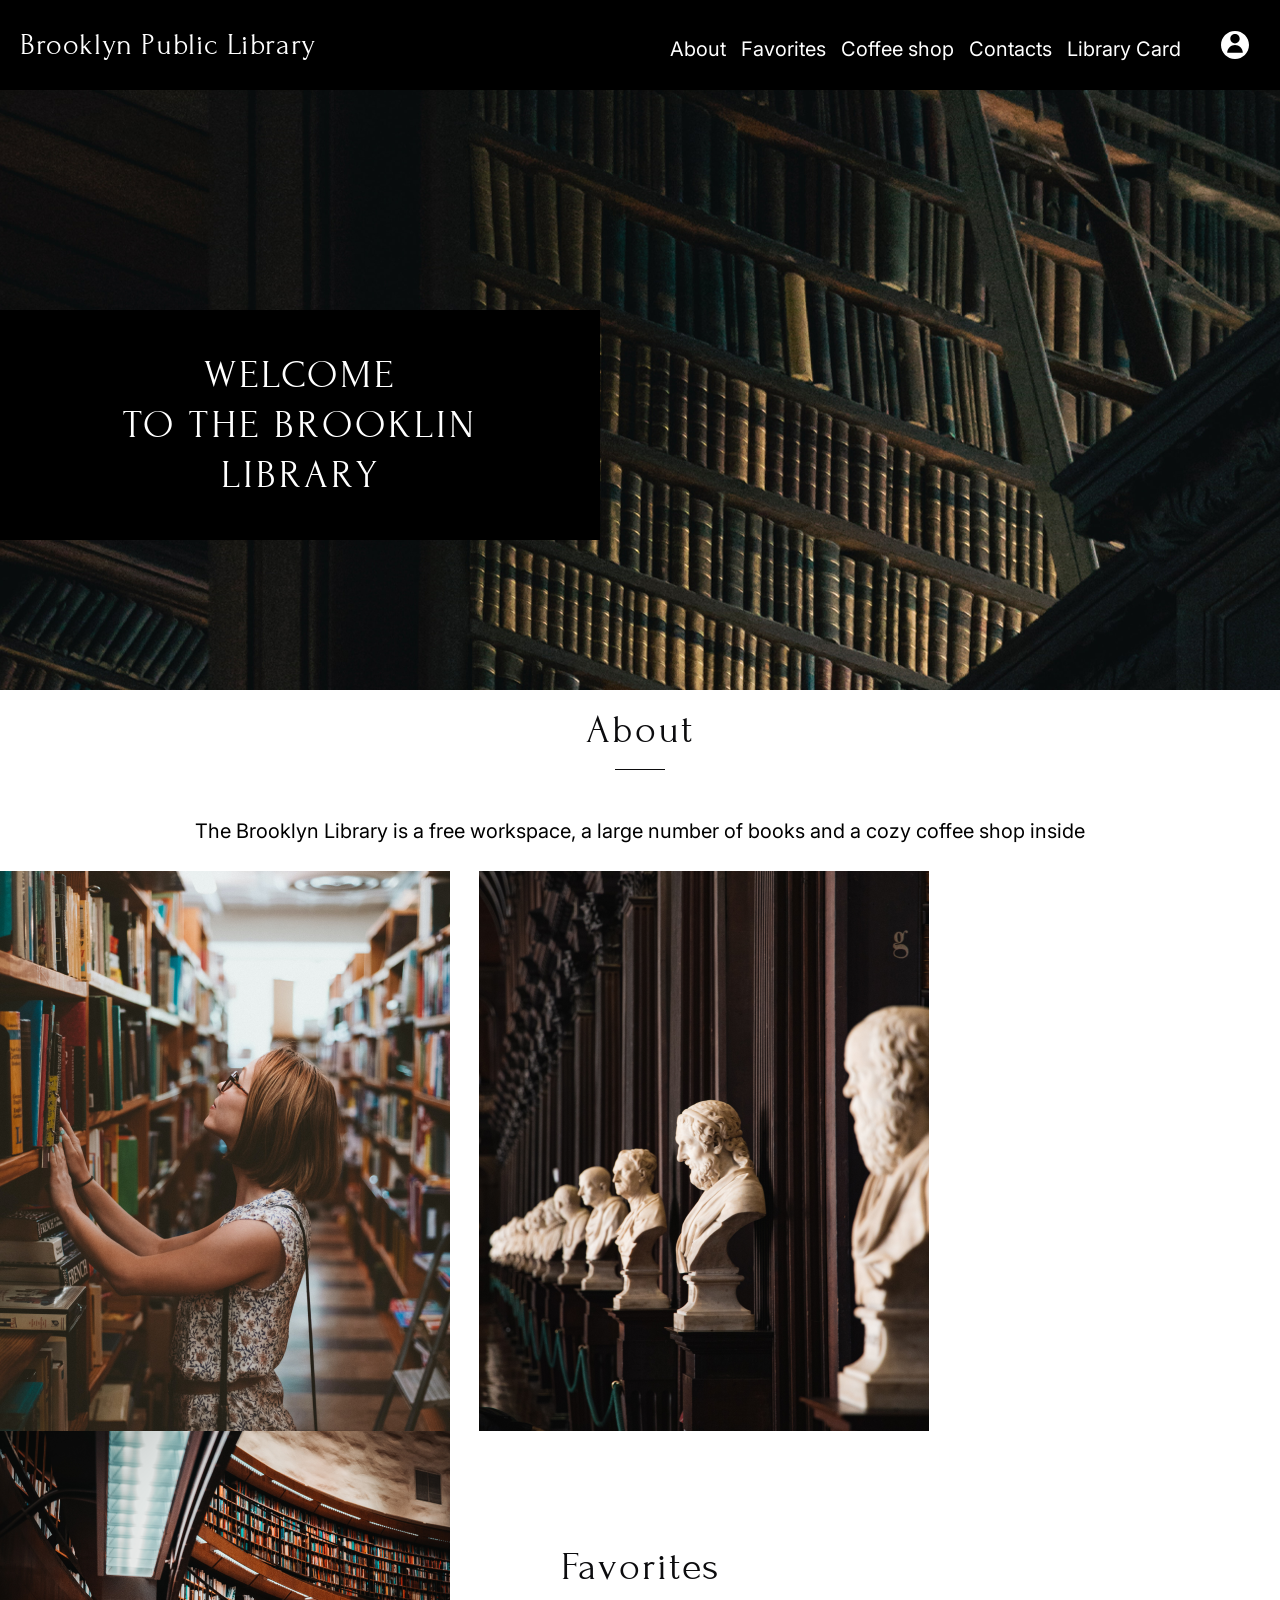
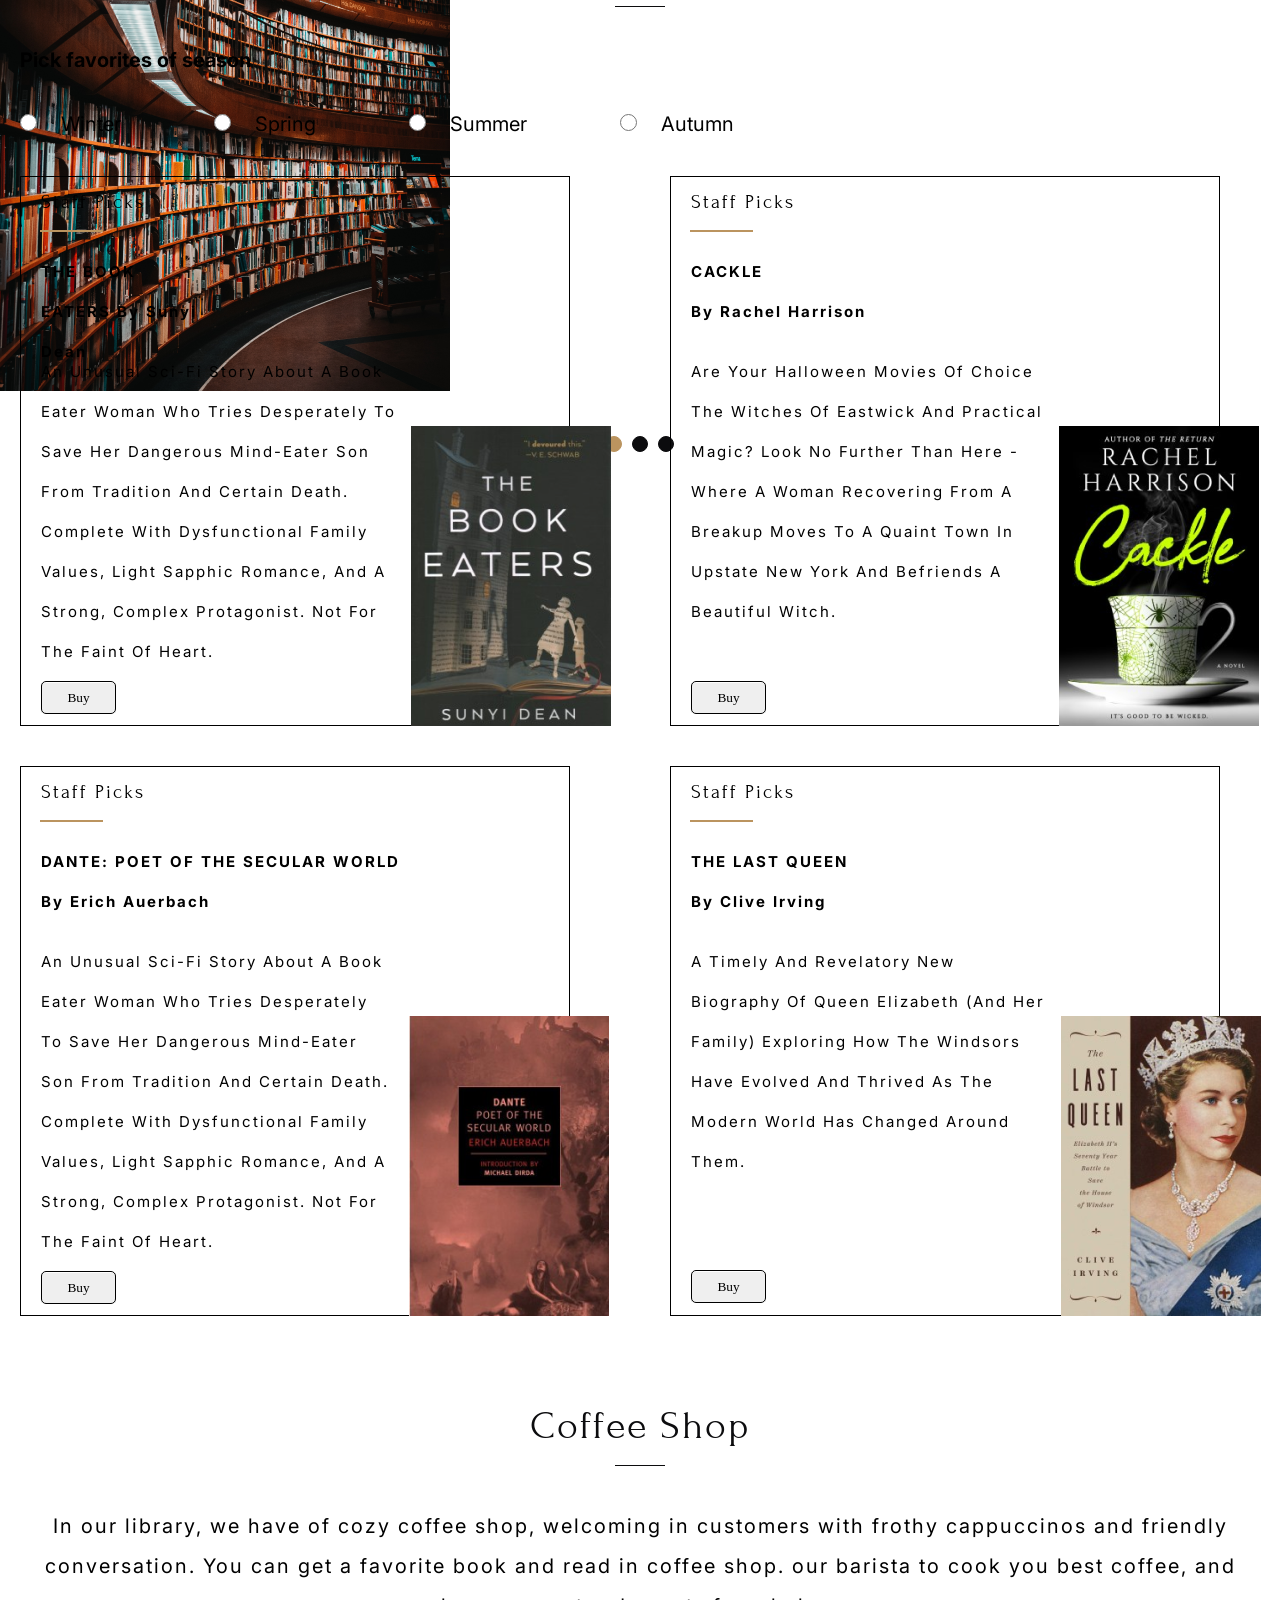
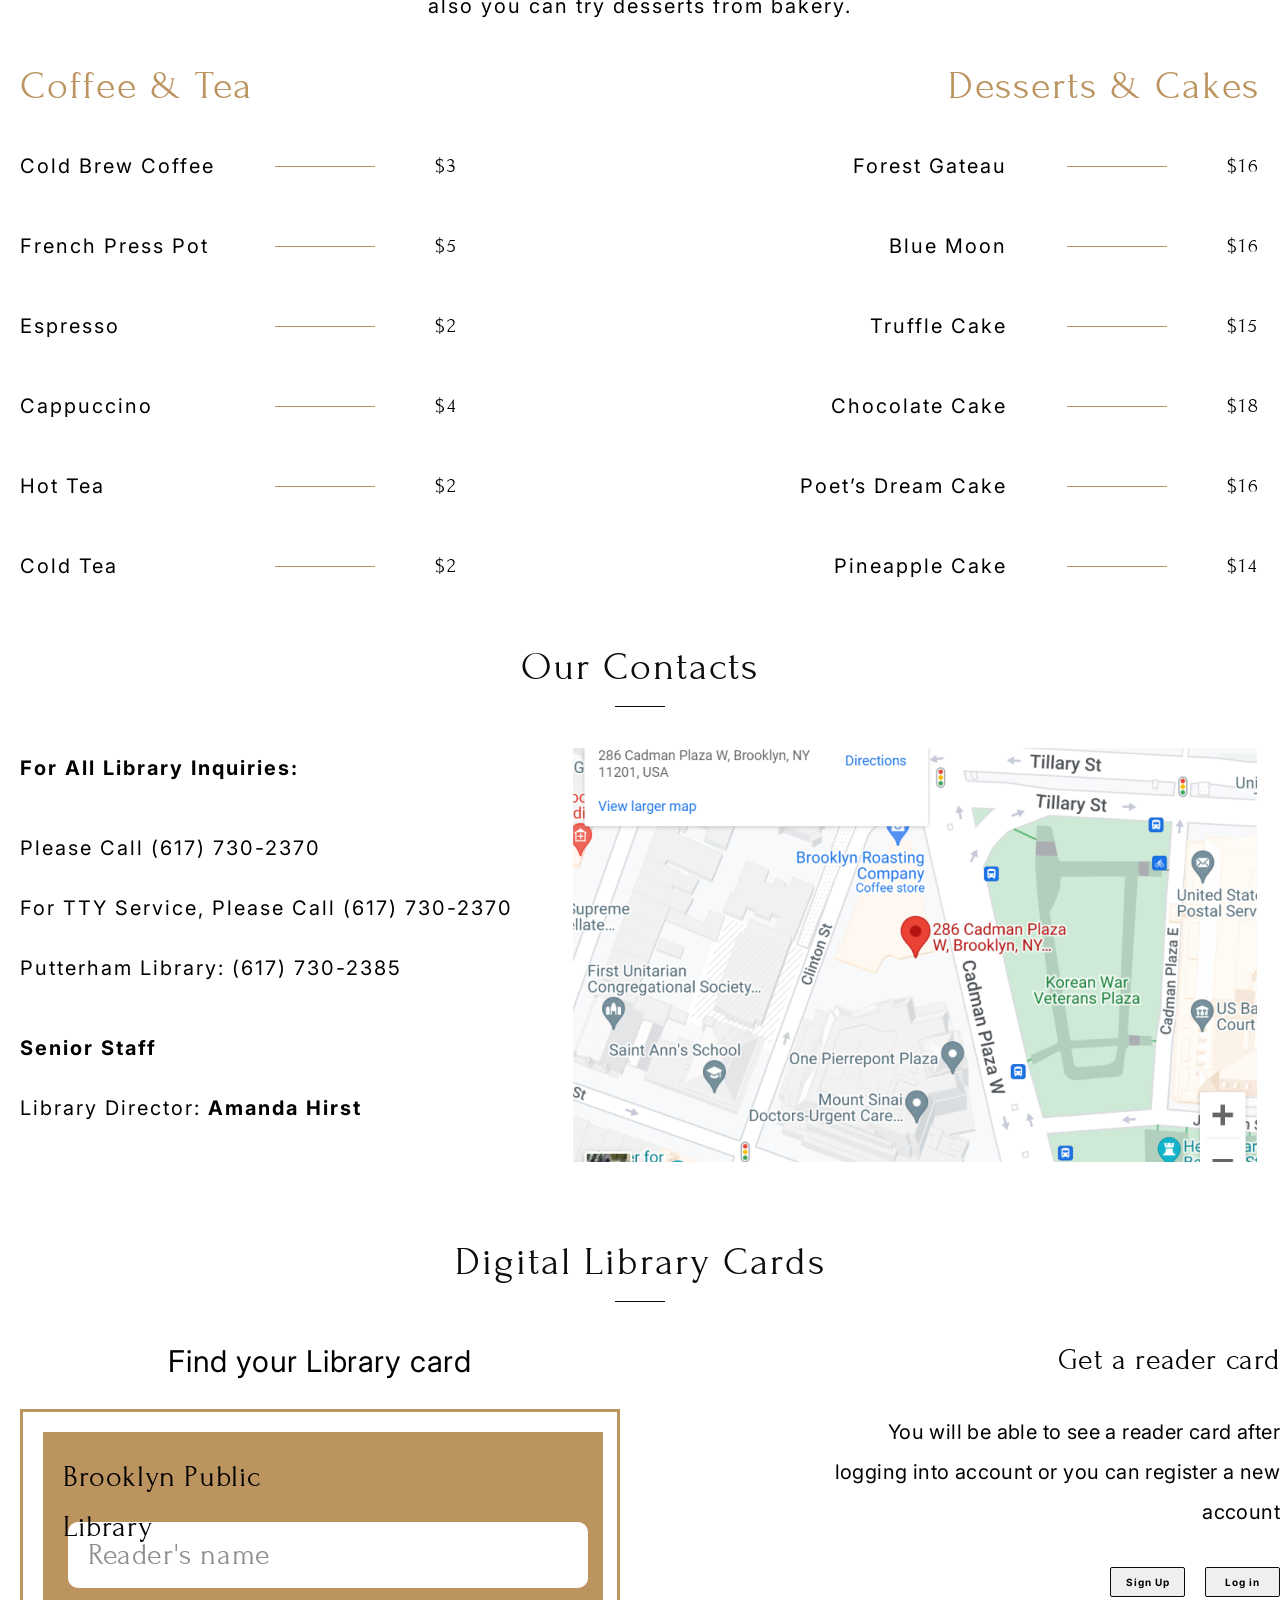
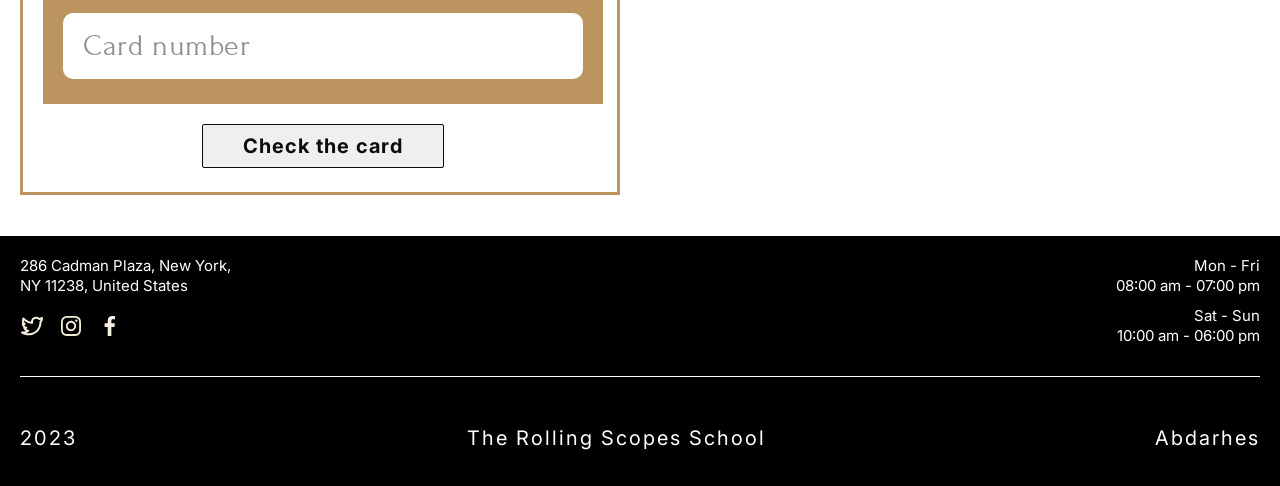
==== library/index.html @ e4317cb7 "feat: add library" ====
<!DOCTYPE html>
<html lang="en">
<head>
    <meta charset="UTF-8">
    <meta name="viewport" content="width=device-width, initial-scale=1.0">
    <link rel="stylesheet" href="styles/styles.css">
    <link rel="icon" href="assets/header/favicon.ico">
    <link rel="preconnect" href="https://fonts.googleapis.com">
    <link rel="preconnect" href="https://fonts.gstatic.com" crossorigin>
    <link href="https://fonts.googleapis.com/css2?family=Inter:wght@400;700&display=swap" rel="stylesheet">
    <link rel="preconnect" href="https://fonts.googleapis.com">
    <link rel="preconnect" href="https://fonts.gstatic.com" crossorigin>
    <link href="https://fonts.googleapis.com/css2?family=Forum&display=swap" rel="stylesheet">
    <title>Library</title>
</head>
<body>
    <script src="index.js"></script>
    <div class="wrapper">
        <div class="content">
            <header>
                <div class="container header_nav">
                    <div class="logo">
                        <p>Brooklyn Public Library</p>
                    </div>
                    <nav>
                        <ul class="header__list">
                            <li class="header__item"><a href="#">About</a></li>
                            <li class="header__item"><a href="#">Favorites</a></li>
                            <li class="header__item"><a href="#">Coffee shop</a></li>
                            <li class="header__item"><a href="#">Contacts</a></li>
                            <li class="header__item"><a href="#">Library Card</a></li>
                        </ul>
                    </nav>
                    <div class="icon_profile">
                        <img src="assets/header/icon_profile.svg" alt="icon">
                    </div>
                </div>
            </header>
            <main>
                <div class="container">
                    <section class="welcome">
                        <h1>
                            welcome <br> 
                            to the brooklin <br> 
                            library  
                        </h1>                               
                    </section>
                    <section class="about">
                        <div class="item__title"><h2>About</h2></div>                    
                        <p>The Brooklyn Library is a free workspace,
                             a large number of books and a cozy coffee shop inside 
                        </p>   
                        <div class="image__items">
                            <img src="assets/main/about/image1.png" alt="">
                            <img src="assets/main/about/image2.png" alt="">
                            <img src="assets/main/about/image3.png" alt="">
                        </div>
                        <div class="carusel">
                            <div class="carusel__buttons">
                                <a class="carusel__btn" href="#"><span class="btn_bej"></span></a>
                                <a class="carusel__btn" href="#"><span class="carusel__btn__link"></span></a>
                                <a class="carusel__btn" href="#"><span class="carusel__btn__link"></span></a>
                              </div>
                        </div>
                    </section>
                    <section class="favorites">
                        <div class="item__title"><h2>Favorites</h2></div>
                        <div class="favorites__form">
                            <form action="#" method="post" enctype="multipart/form-data">
                                <fieldset>
                                    <legend>Pick favorites of season</legend>
                                    <div class="form__list">
                                        <input type="radio" id="seasonsChoice1" name="seasons" value="spring" class="form__item__input1">
                                         <label for="seasonsChoice2" class="form__item__label form__item__label1">Winter</label>
                                        <input type="radio" id="seasonsChoice2" name="seasons" value="spring" class="form__item__input2">
                                         <label for="seasonsChoice2" class=" form__item__label form__item__label2">Spring</label>
                                        <input type="radio" id="seasonsChoice3" name="seasons" value="summer" class="form__item__input3">
                                        <label for="seasonsChoice3" class=" form__item__label form__item__label3">Summer</label>
                                        <input type="radio" id="seasonsChoice4" name="seasons" value="autumn" class="form__item__input4">
                                        <label for="seasonsChoice4" class=" form__item__label form__item__label4">Autumn</label>
                                  </div>
                                </fieldset>
                            </form>
                        </div>
                        <div class="favorites__items">
                            <div class="book">
                                <div>
                                    <p class="book__hot">Staff picks</p>
                                    <p class="book1__name">
                                        The Book Eaters
                                        <span>By Sunyi Dean</span>
                                    </p>
                                    <p class="book1__overview">
                                        An unusual sci-fi story about a book eater woman 
                                        who tries desperately to save her dangerous mind-eater 
                                        son from tradition and certain death. Complete with dysfunctional
                                         family values, light Sapphic romance, and a strong, complex 
                                         protagonist. Not for the faint of heart.       
                                    </p>
                                    <button class="book1__buy" onclick="this.classList.toggle('active')"></button>
                                </div>
                                <div class="item__book">
                                    <img src="assets/main/favorites/book1.png" alt="book1">
                                </div>
                            </div>
                            <div class="book">
                                <div>
                                    <p class="book__hot">Staff picks</p>
                                    <p class="book2__name">
                                        Cackle <br>
                                        <span>By Rachel Harrison</span>
                                    </p>
                                    <p class="book2__overview">
                                        Are your Halloween movies of choice The Witches of Eastwick and 
                                        Practical Magic? Look no further than here - where a woman recovering 
                                        from a breakup moves to a quaint town in upstate New York and befriends 
                                        a beautiful witch.       
                                    </p>
                                    <button class="book2__buy" onclick="this.classList.toggle('active')"></button>
                                </div>
                                <div class="item__book">
                                    <img src="assets/main/favorites/book2.png" alt="book2">
                                </div>
                            </div>
                            <div class="book">
                                <div>
                                    <p class="book__hot">Staff picks</p>
                                    <p class="book3__name">
                                        Dante: Poet of the Secular World
                                        <span>By Erich Auerbach</span>
                                    </p>
                                    <p class="book3__overview">
                                        An unusual sci-fi story about a book eater woman 
                                        who tries desperately to save her dangerous mind-eater 
                                        son from tradition and certain death. Complete with dysfunctional
                                         family values, light Sapphic romance, and a strong, complex 
                                         protagonist. Not for the faint of heart.       
                                    </p>
                                    <button class="book3__buy" onclick="this.classList.toggle('active')"></button>
                                </div>
                                <div class="item__book">
                                    <img src="assets/main/favorites/book3.png" alt="book3">
                                </div>
                            </div>
                            <div class="book">
                                <div>
                                    <p class="book__hot">Staff picks</p>
                                    <p class="book4__name">
                                        The Last Queen <br>
                                        <span>By Clive Irving</span>
                                    </p>
                                    <p class="book4__overview">
                                        A timely and revelatory new biography of Queen Elizabeth 
                                        (and her family) exploring how the Windsors have evolved and 
                                        thrived as the modern world has changed around them.       
                                    </p>
                                    
                                    <button class="book4__buy" onclick="this.classList.toggle('active')"></button>
                                </div>
                                <div class="item__book">
                                    <img src="assets/main/favorites/book4.png" alt="book4">
                                </div>
                            </div>
                        </div>
                    </section>
                    <section class="coffee__shop">
                        <div class="item__title"><h2>Coffee Shop</h2></div>
                        <p>I<span class="lowercase">n our library, we have of cozy coffee shop, welcoming in customers
                                 with frothy cappuccinos and friendly conversation.
                                <span class="uppercase">y</span>ou can get a favorite book and read in coffee shop. 
                                Our barista to cook you best coffee, and also you can try desserts from bakery.</span>
                        </p>
                        <div class="menu">
                            <div class="coffee__tea">
                                <div class="menu__title">Coffee & Tea</div>
                                <div class="drinks">
                                    <div class="drinks__item">
                                        <div>Cold Brew Coffee</div>
                                        <div>French Press Pot</div>
                                        <div>Espresso</div>
                                        <div>Cappuccino</div>
                                        <div>Hot tea</div>
                                        <div>Cold tea</div>
                                    </div>
                                    <div class="menu__item">
                                        <div></div>
                                        <div></div>
                                        <div></div>
                                        <div></div>
                                        <div></div>
                                        <div></div>
                                    </div>
                                    <div class="menu__price">
                                        <div>$3</div>
                                        <div>$5</div>
                                        <div>$2</div>
                                        <div>$4</div>
                                        <div>$2</div>
                                        <div>$2</div>
                                    </div>
                                </div>
                            </div>
                            <div class="desserts__cakes">
                                <div class="menu__title2">Desserts & Cakes</div>
                                <div class="deserts">
                                    <div class="deserts__item">
                                        <div>Forest Gateau</div>
                                        <div>Blue Moon</div>
                                        <div>Truffle Cake</div>
                                        <div>Chocolate Cake</div>
                                        <div>Poet’s Dream Cake</div>
                                        <div>Pineapple Cake</div>
                                    </div>
                                    <div class="menu__item">
                                        <div></div>
                                        <div></div>
                                        <div></div>
                                        <div></div>
                                        <div></div>
                                        <div></div>
                                     </div>
                                    <div class="menu__price">
                                        <div>$16</div>
                                        <div>$16</div>
                                        <div>$15</div>
                                        <div>$18</div>
                                        <div>$16</div>
                                        <div>$14</div>
                                    </div>
                                </div>
                            </div>
                        </div>
                    </section>
                    <section class="contacts">
                        <div class="item__title"><h2>Our Contacts</h2></div>
                        <div class="contacts__info">
                            <div class="text__info">
                                <div class="text__item1">
                                    For all Library inquiries:
                                </div>
                                <div class="text__item2">
                                    Please call (617) 730-2370
                                </div>
                                <div class="text__item3">
                                    For TTY service, please call (617) 730-2370
                                </div>
                                <div class="text__item4">
                                    Putterham Library: (617) 730-2385
                                </div>
                                <div class="text__item5">
                                    Senior Staff
                                </div>
                                <div class="text__item6">
                                    Library Director: <span>Amanda Hirst</span>
                                </div>
                            </div>
                            <div>
                                <img src="assets/main/Our_contacts/Rectangle4.png" alt="Rectangle">
                            </div>
                        </div>
                    </section>
                    <section class="digital_library_cards">
                        <div class="item__title"><h2>Digital Library Cards</h2></div>
                        <div class="library__card">
                            <div class="card__item">
                                <div class="card__title">
                                    Find your Library card
                                </div>
                                <form action="#" method="post" enctype="multipart/form-data">
                                    <div class="card__bg">
                                        <div class="card__bg__item"><p>Brooklyn Public Library</p></div>
                                        <input class="card__field" placeholder="Reader's name " type="text" name="name">
                                        <input class="card__field" placeholder="Card number" type="text" name="card__number">
                                    </div>
                                    <button class="card__bg__button">Check the card</button>
                                </form>
                            </div>
                            <div>
                                <div class="get__card">
                                    Get a reader card
                                </div>
                                <div class="get__item">
                                    You will be able to see a reader card after 
                                    logging into account or you can register 
                                    a new account
                                </div>
                                <div class="get__button">
                                    <button>Sign Up</button>
                                    <button>Log in</button>
                                </div>
                            </div>
                        </div>
                    </section>
                </div>
            </main>
            <footer>
                <div class="container footer__nav">
                   <div class="adress">
                        <div>
                            <div class="adress__item">
                                <div>286 Cadman Plaza, New York, 
                                    NY 11238, United States</div>
                            </div>
                            <div>
                                <ul class="adress__icon">
                                     <li><a class="media__link" target="_blank" href="https://twitter.com"><img src="assets/footer/u_twitter-alt.svg" alt="twitter"></a></li>
                                      <li><a class="media__link" target="_blank" href="https://www.instagram.com"><img src="assets/footer/u_instagram.svg" alt="instagram"></a></li>
                                     <li><a class="media__link" target="_blank" href="https://www.facebook.com"><img src="assets/footer/u_facebook-f.svg" alt="facebook"></a></li>
                                </ul> 
                            </div>
                        </div>
                        <div class="opening__hours">
                            <div class="opening__time">
                                <div>Mon - Fri</div>
                                <div >08:00 am - 07:00 pm</div>
                            </div>
                            <div>
                                <div>Sat - Sun</div>
                                <div>10:00 am - 06:00 pm</div>  
                            </div>
                        </div>
                    </div> 
                    <div class="footer__rss">
                    <div>
                        <div>2023</div>
                    </div>
                    <div>
                        <div><a class="footer__link" target="_blank" href="https://rs.school/js-stage0/">The Rolling Scopes School</a></div>
                    </div>
                    <div>
                        <div><a class="footer__link" target="_blank" href="https://github.com/Abdarhes">Abdarhes</a></div>
                    </div>
                 </div> 
                </div>
            </footer>
        </div>
    </div>
</body>
</html>
---- library/styles/styles.css ----
/*Обнуление*/
*{
	padding: 0;
	margin: 0;
	border: 0;
}
*,*:before,*:after{
	-moz-box-sizing: border-box;
	-webkit-box-sizing: border-box;
	box-sizing: border-box;
}
:focus,:active{outline: none;}
a:focus,a:active{outline: none;}

nav,footer,header,aside{display: block;}

html,body{
	height: 100%;
	width: 100%;
	font-size: 100%;
	line-height: 1;
	font-size: 14px;
	-ms-text-size-adjust: 100%;
	-moz-text-size-adjust: 100%;
	-webkit-text-size-adjust: 100%;
}

button,textarea{font-family:inherit;}
input::-ms-clear{display: none;}
button{cursor: pointer;}
button::-moz-focus-inner {padding:0;border:0;}
a, a:visited{text-decoration: none;}
a:hover{text-decoration: none;}
ul li{list-style: none;}
img{vertical-align: top;}

h1,h2,h3,h4,h5,h6{font-size:inherit;font-weight: 400;}
/*--------------------*/


.wrapper {
    min-height: 100%;
    display: flex;
	flex-direction: column;
}

.container {
    max-width: 1440px;
	margin: 0px auto;
}


.header_nav {
    display: flex;
    height: 90px;
    align-items:center;
    background-color: black;
}

.header__item a:hover {
    color: #BB945F;
}

.logo {
    margin-left: 20px;
}

.logo p {
    color: white;
    font-family: Forum;
    font-size: 30px;
    font-style: normal;
    font-weight: 400;
    line-height: 50px; /* 166.667% */
    letter-spacing: 0.6px;
}

nav {
    margin: auto;
    margin-right: 40px;
}

nav ul {
    display: inline-flex;
    align-items: center;
    margin: 0 -15px;
}

ul li {
    margin: 0 15px;
}

li a {
    color: #FFF;
    font-family: Inter;
    font-size: 20px;
    font-style: normal;
    font-weight: 400;
    line-height: 50px; /* 250% */
}

.icon_profile {
    margin-right: 31px;
}

.welcome {
    display: block;
    position: relative;
    height: 600px;
    background: url("../assets/main/welcome/books.png") no-repeat;
}

.welcome h1 {
    display: block;
    position: absolute;
    width: 520px;
    height: 150px;
    margin-top: 220px;
    text-align: center;
    font-family: Forum;
    font-size: 40px;
    font-style: normal;
    font-weight: 400;
    line-height: 50px; /* 125% */
    letter-spacing: 3px;
    text-transform: uppercase;
    box-sizing: content-box;
    border: black solid 40px;
    color: white;
    background-color: black;
}

.about {
    display: flex;
    flex-direction: column;
    align-items: center;
    height: 837px;
}

.item__title {
    color: #0C0C0E;
    font-family: Forum;
    font-size: 40px;
    font-style: normal;
    font-weight: 400;
    line-height: 40px; /* 100% */
    letter-spacing: 2px;
    text-transform: capitalize;
    position: relative;
    text-align: center;
    margin-top: 20px;

}

.item__title::after {
    content: "";
    position: absolute;
    width: 50px;
    bottom: 0;
    height: 1px;
    background-color: #0C0C0E;
    text-align: center;
    margin: 0 0 -20px -25px;
}

.about p {
    color: #000;
    text-align: center;
    font-family: Inter;
    font-size: 20px;
    font-style: normal;
    font-weight: 400;
    line-height: 40px; /* 200% */
}

.about p {
    margin-top: 61px;
}

.image__items {
    margin: 0 -12.5px;
    margin-top: 20px;
}

.image__items img {
    margin: 0 12.5px;
}

.carusel {
    margin-top: 40px;
}

.carusel__buttons {
    display: flex;
}

.carusel__btn {
    display: block;
    height: 26px;
    width: 26px;
    padding: 5px;
    outline: none !important;
}

.carusel__btn__link {
    display: block;
    height: 16px;
    width: 16px;
    background-color: #0C0C0E;
    border: 1px solid #0C0C0E;
    border-radius: 50%;
}

.btn_bej {
    display: block;
    height: 16px;
    width: 16px;
    background-color: #BB945F;
    border: 1px solid #BB945F;
    border-radius: 50%;
}

.favorites {
    display: flex;
    flex-direction: column;
    height: 1439px;
}

.favorites__form {
    margin-top: 61px;
    margin-left: 20px;
}

input[type='radio'] {
    accent-color: #000000;}

.form__item__input1:checked~.form__item__label1 {
    font-weight: 700;
}

.form__item__input2:checked~.form__item__label2 {
    font-weight: 700;
}

.form__item__input3:checked~.form__item__label3 {
    font-weight: 700;
}

.form__item__input4:checked~.form__item__label4 {
    font-weight: 700;
}

legend {
    color: #000;
    font-family: Inter;
    font-size: 20px;
    font-style: normal;
    font-weight: 700;
    line-height: normal;
}

.form__list {
    margin-top: 40px;
}

.form__list input {
    width: 17px;
    height: 17px;
    flex-shrink: 0;
}

.form__item__label {
    margin-left: 20px;
    margin-right: 90px;
    color: #000;
    font-family: Inter;
    font-size: 20px;
    font-style: normal;
    font-weight: 400;
    line-height: normal;
}



.form__list span {
    margin-left: 20px;
}

.favorites__items {
    display: flex;
    justify-content: space-between;
    margin-left: 20px;
    margin-right: 60px;
    flex-wrap: wrap;
    
}

.book {
    margin-top: 40px;
    display: flex;
    width: 550px;
    height: 550px;
    border: 1px solid #000;
}

.book__hot {
    position: relative;
    height: 40px;
    margin-top: 15px;
    margin-left: 20px;
    font-family: Forum;
    font-size: 20px;
    font-style: normal;
    font-weight: 400;
    letter-spacing: 2px;
    text-transform: capitalize;
}

.book__hot::after {
    content: "";
    position: absolute;
    width: 63px;
    bottom: 0;
    height: 2px;
    background-color: rgba(187, 148, 95, 1);
    text-align: center;
    margin-left: -105px;
}

.book1__name {
    width: 170px;
    height: 80px;
    margin-top: 20px;
    margin-left: 20px;
    color: #000;
    font-family: Inter;
    font-size: 15px;
    font-style: normal;
    font-weight: 700;
    line-height: 40px; /* 266.667% */
    letter-spacing: 2px;
    text-transform: uppercase;
}

.book1__name span {
    color: #000;
    font-family: Inter;
    font-size: 15px;
    font-style: normal;
    font-weight: 700;
    line-height: 40px;
    letter-spacing: 2px;
    text-transform: capitalize;
}

.book2__name {
    margin-top: 20px;
    margin-left: 20px;
    color: #000;
    font-family: Inter;
    font-size: 15px;
    font-style: normal;
    font-weight: 700;
    line-height: 40px; /* 266.667% */
    letter-spacing: 2px;
    text-transform: uppercase;
}

.book2__name span {
    color: #000;
    font-family: Inter;
    font-size: 15px;
    font-style: normal;
    font-weight: 700;
    line-height: 40px;
    letter-spacing: 2px;
    text-transform: capitalize;
}

.book3__name {
    margin-top: 20px;
    margin-left: 20px;
    color: #000;
    font-family: Inter;
    font-size: 15px;
    font-style: normal;
    font-weight: 700;
    line-height: 40px; /* 266.667% */
    letter-spacing: 2px;
    text-transform: uppercase;
}

.book3__name span {
    color: #000;
    font-family: Inter;
    font-size: 15px;
    font-style: normal;
    font-weight: 700;
    line-height: 40px;
    letter-spacing: 2px;
    text-transform: capitalize;
}

.book4__name {
    width: 160px;
    height: 80px;
    margin-top: 20px;
    margin-left: 20px;
    color: #000;
    font-family: Inter;
    font-size: 15px;
    font-style: normal;
    font-weight: 700;
    line-height: 40px;
    letter-spacing: 2px;
    text-transform: uppercase;
}

.book4__name span {
    color: #000;
    font-family: Inter;
    font-size: 15px;
    font-style: normal;
    font-weight: 700;
    line-height: 40px;
    letter-spacing: 2px;
    text-transform: capitalize;
}

.book1__overview {
    width: 355px;
    margin: 20px 15px 0px 20px;
    color: #000;
    font-family: Inter;
    font-size: 15px;
    font-style: normal;
    font-weight: 400;
    line-height: 40px; /* 266.667% */
    letter-spacing: 2px;
    text-transform: capitalize;

}      

.book2__overview {
    margin: 20px 15px 0 20px;
    color: #000;
    font-family: Inter;
    font-size: 15px;
    font-style: normal;
    font-weight: 400;
    line-height: 40px; /* 266.667% */
    letter-spacing: 2px;
    text-transform: capitalize;
}

.book3__overview {
    margin: 20px 15px 0 20px;
    color: #000;
    font-family: Inter;
    font-size: 15px;
    font-style: normal;
    font-weight: 400;
    line-height: 40px; /* 266.667% */
    letter-spacing: 2px;
    text-transform: capitalize;
}

.book4__overview {
    width: 355px;
    height: 240px;
    margin: 20px 15px 0px 20px;
    color: #000;
    font-family: Inter;
    font-size: 15px;
    font-style: normal;
    font-weight: 400;
    line-height: 40px;
    letter-spacing: 2px;
    text-transform: capitalize;
}

.book1__buy {
    margin-top: 11px;
    margin-left: 20px;
    width: 75px;
    height: 30px;
}

.book2__buy {
    margin-top: 51px;
    margin-left: 20px;
    width: 75px;
    height: 30px;
}

.book3__buy{
    margin-top: 11px;
    margin-left: 20px;
    width: 75px;
    height: 30px;
}

.book4__buy {
    width: 75px;
    height: 30px;
    margin-top: 90px;
    margin-left: 20px;
    margin-bottom: 15px;
}

.book button.active:before {
    content: 'Own';
    padding: 8px 23px;
    color: rgba(187, 148, 95);
    border: rgba(187, 148, 95) solid 1px;
    border-radius: 5px;
  }
  
.book button:not(.active):after {
    content: 'Buy';
    padding: 8px 25px;
    border: black solid 1px;
    border-radius: 5px;
  }


.item__book {
    margin-top: auto;
    margin-right: -40px;
    margin-bottom: -1px;
}

.coffee__shop {
    display: flex;
    flex-direction: column;
    margin: 20px 20px 0px 20px;
    height: 841px;
}

.coffee__shop p {
    margin-top: 60px;
    color: #000;
    text-align: center;
    font-family: Inter;
    font-size: 20px;
    font-style: normal;
    font-weight: 400;
    line-height: 40px; /* 200% */
    letter-spacing: 2px;
    text-transform: capitalize;
}

.lowercase {
    color: #000;
    font-family: Inter;
    font-size: 20px;
    font-style: normal;
    font-weight: 400;
    line-height: 40px;
    letter-spacing: 2px;
    text-transform: lowercase;
}
.uppercase {
    color: #000;
    font-family: Inter;
    font-size: 20px;
    font-style: normal;
    font-weight: 400;
    line-height: 40px;
    letter-spacing: 2px;
    text-transform: uppercase;
}

.menu {
    margin-top: 40px;
    display: flex;
    justify-content: space-between;
}

.menu__title {
    color: #BB945F;
    font-family: Forum;
    font-size: 40px;
    font-style: normal;
    font-weight: 400;
    line-height: 40px; /* 100% */
    letter-spacing: 2px;
    text-transform: capitalize;
}

.drinks {
    display: flex;
}

.drinks__item div {
    margin-top: 40px;
    color: #000;
    font-family: Inter;
    font-size: 20px;
    font-style: normal;
    font-weight: 400;
    line-height: 40px; /* 200% */
    letter-spacing: 2px;
    text-transform: capitalize;
}

.deserts {
    display: flex;

}

.menu__title2 {
    text-align: end;
    color: #BB945F;
    font-family: Forum;
    font-size: 40px;
    font-style: normal;
    font-weight: 400;
    line-height: 40px; /* 100% */
    letter-spacing: 2px;
    text-transform: capitalize;
}

.deserts__item div {
    text-align: end;
    position: relative;
    margin-top: 40px;
    color: #000;
    font-family: Inter;
    font-size: 20px;
    font-style: normal;
    font-weight: 400;
    line-height: 40px; /* 200% */
    letter-spacing: 2px;
    text-transform: capitalize;    
}

.menu__item div {
    position: relative;
}

.menu__item div::before {
    position: absolute;
    content: " ";
    background:#BB945F;
    width: 100px;
    height: 1px;
    margin-top: 20px;
    
}

.menu__item div {
    margin-top: 40px;
    margin-left: 60px;
    width: 100px;
    height: 40px;
}

.menu__price div {
    margin-top: 40px;
    margin-left: 60px;
    color: #000;
    font-family: Forum;
    font-size: 20px;
    font-style: normal;
    font-weight: 400;
    line-height: 40px; /* 200% */
    letter-spacing: 2px;
    text-transform: capitalize;
} 

.contacts {
    margin: 20px 20px 0px 20px;
    height: 575px;
}

.contacts__info {
    display: flex;
    justify-content: space-between;
    margin-top: 61px;
}

.text__item1 {
    color: #000;
    font-family: Inter;
    font-size: 20px;
    font-style: normal;
    font-weight: 700;
    line-height: 40px; /* 200% */
    letter-spacing: 2px;
    text-transform: capitalize;
}

.text__item2 {
    margin-top: 40px;
    color: #000;
    font-family: Inter;
    font-size: 20px;
    font-style: normal;
    font-weight: 400;
    line-height: 40px; /* 200% */
    letter-spacing: 2px;
    text-transform: capitalize;
}

.text__item3 {
    margin-top: 20px;
    color: #000;
    font-family: Inter;
    font-size: 20px;
    font-style: normal;
    font-weight: 400;
    line-height: 40px; /* 200% */
    letter-spacing: 2px;
    text-transform: capitalize;
}

.text__item4 {
    margin-top: 20px;
    color: #000;
    font-family: Inter;
    font-size: 20px;
    font-style: normal;
    font-weight: 400;
    line-height: 40px; /* 200% */
    letter-spacing: 2px;
    text-transform: capitalize;
}

.text__item5 {
    margin-top: 40px;
    color: #000;
    font-family: Inter;
    font-size: 20px;
    font-style: normal;
    font-weight: 700;
    line-height: 40px; /* 200% */
    letter-spacing: 2px;
    text-transform: capitalize;
}

.text__item6 {
    margin-top: 20px;
    color: #000;
    font-family: Inter;
    font-size: 20px;
    font-style: normal;
    font-weight: 400;
    line-height: 40px; /* 200% */
    letter-spacing: 2px;
    text-transform: capitalize;
}

.text__item6 span {
    font-weight: 700;
}

.library__card {
    display: flex;
    justify-content:space-between;
    margin-top: 61px;
}

.card__title {
    margin-left: 20px;
    text-align: center;
    color: #000;
    font-family: Inter;
    font-size: 30px;
    font-style: normal;
    font-weight: 400;
    line-height: normal;
    letter-spacing: 0.6px;
}

.card__bg {
    margin: 20px 20px 0 20px;
    width: 560px;
    height: 272px;
    background: #BB945F;
}

.card__bg__item {
    padding-top: 20px;
    margin-top: 20px;
    margin-left: 20px;
}

.card__bg p {
    width: 294px;
    height: 50px;
    color: #000;
    font-family: Forum;
    font-size: 30px;
    font-style: normal;
    font-weight: 400;
    line-height: 50px; /* 166.667% */
    letter-spacing: 0.6px;
    margin-bottom: 20px;
}

.card__bg input {
    display: block;
    width: 520px;
    height: 66px;
    margin: 0px 20px 25px 20px;
    border-radius: 10px;
    border: none;
    font-family: Forum;
    font-size: 30px;
    line-height: 50px;
    letter-spacing: 0.6px;
    padding: 8px 0px 8px 20px;
    color:#BB945F;
}

.card__bg input:nth-child(2) {
    margin-left: 25px; 
}

.card__item form {
    margin-top: 30px;
    margin-left: 20px;
    width: 600px;
    height: 386px;
    border: 3px solid #BB945F;
    background: #FFF;
} 

.card__bg input::placeholder {
    Color: #8E8E8E;
    font-family: Forum;
    font-size: 30px;
    line-height: 50px;
    letter-spacing: 0.6px;
    padding: 8px 0px 8px 0px;
}

.card__bg__button {
    width: 242px;
    height: 44px;
    margin: 20px 179px 30px 179px;
    color: #0C0C0E;
    text-align: center;
    font-family: Inter;
    font-size: 20px;
    font-style: normal;
    font-weight: 700;
    line-height: normal;
    letter-spacing: 1px;
    border-radius: 2px;
    border: 1px solid #0C0C0E;
}

.get__card {
    color: #000;
    text-align: right;
    font-family: Forum;
    font-size: 30px;
    font-style: normal;
    font-weight: 400;
    line-height: normal;
    letter-spacing: 0.6px;
}

.get__item {
    width: 456px;
    margin-top: 35px;
    text-align: right;
    font-family: Inter;
    font-size: 20px;
    font-style: normal;
    font-weight: 400;
    line-height: 40px; /* 200% */
    letter-spacing: 0.4px;
}

.get__button {
    margin-top: 35px;
    display: flex;
    justify-content: end;
}

.get__button button {
    width: 75px;
    height: 30px;
    text-align: center;
    font-family: Inter;
    font-size: 10px;
    font-style: normal;
    font-weight: 700;
    line-height: normal;
    letter-spacing: 1px; 
    border-radius: 2px;
    border: 1px solid #0C0C0E;  
}

.get__button button:first-child {
    margin-right: 20px;
}

.footer__nav {
    height: 250px;
    margin-top: 41px;
    background-color: black;
}

.adress {
    padding: 20px 0 30px 0;
    margin: 0px 20px 30px 20px;
    color: white;
    display: flex;
    justify-content: space-between;
    border-bottom: 1px solid white;
}

.adress__item div {
    width: 230px;
    color: #FFF;
    font-family: Inter;
    font-size: 15px;
    font-style: normal;
    font-weight: 400;
    line-height: 20px; /* 133.333% */
}

.adress__icon {
    margin-top: 10px;
    display: flex;
    justify-content: flex-start;
    height: 40px;
}

ul li {
    margin: 8px 15px 0 0;
}

.opening__hours {
    color: #FFF;
    text-align: right;
    font-family: Inter;
    font-size: 15px;
    font-style: normal;
    font-weight: 400;
    line-height: 20px; /* 133.333% */
}

.opening__time {
    margin-bottom: 10px;
}

.footer__rss {
    margin: 41px 20px;
    display: flex;
    justify-content: space-between;
    color: #FFF;
    text-align: center;
    font-family: Inter;
    font-size: 20px;
    font-style: normal;
    font-weight: 400;
    line-height: 40px; /* 200% */
    letter-spacing: 2px;
}

.footer__link {
    color: #FFF;
    text-align: center;
    font-family: Inter;
    font-size: 20px;
    font-style: normal;
    font-weight: 400;
    line-height: 20px; /* 100% */
    letter-spacing: 2px;
}
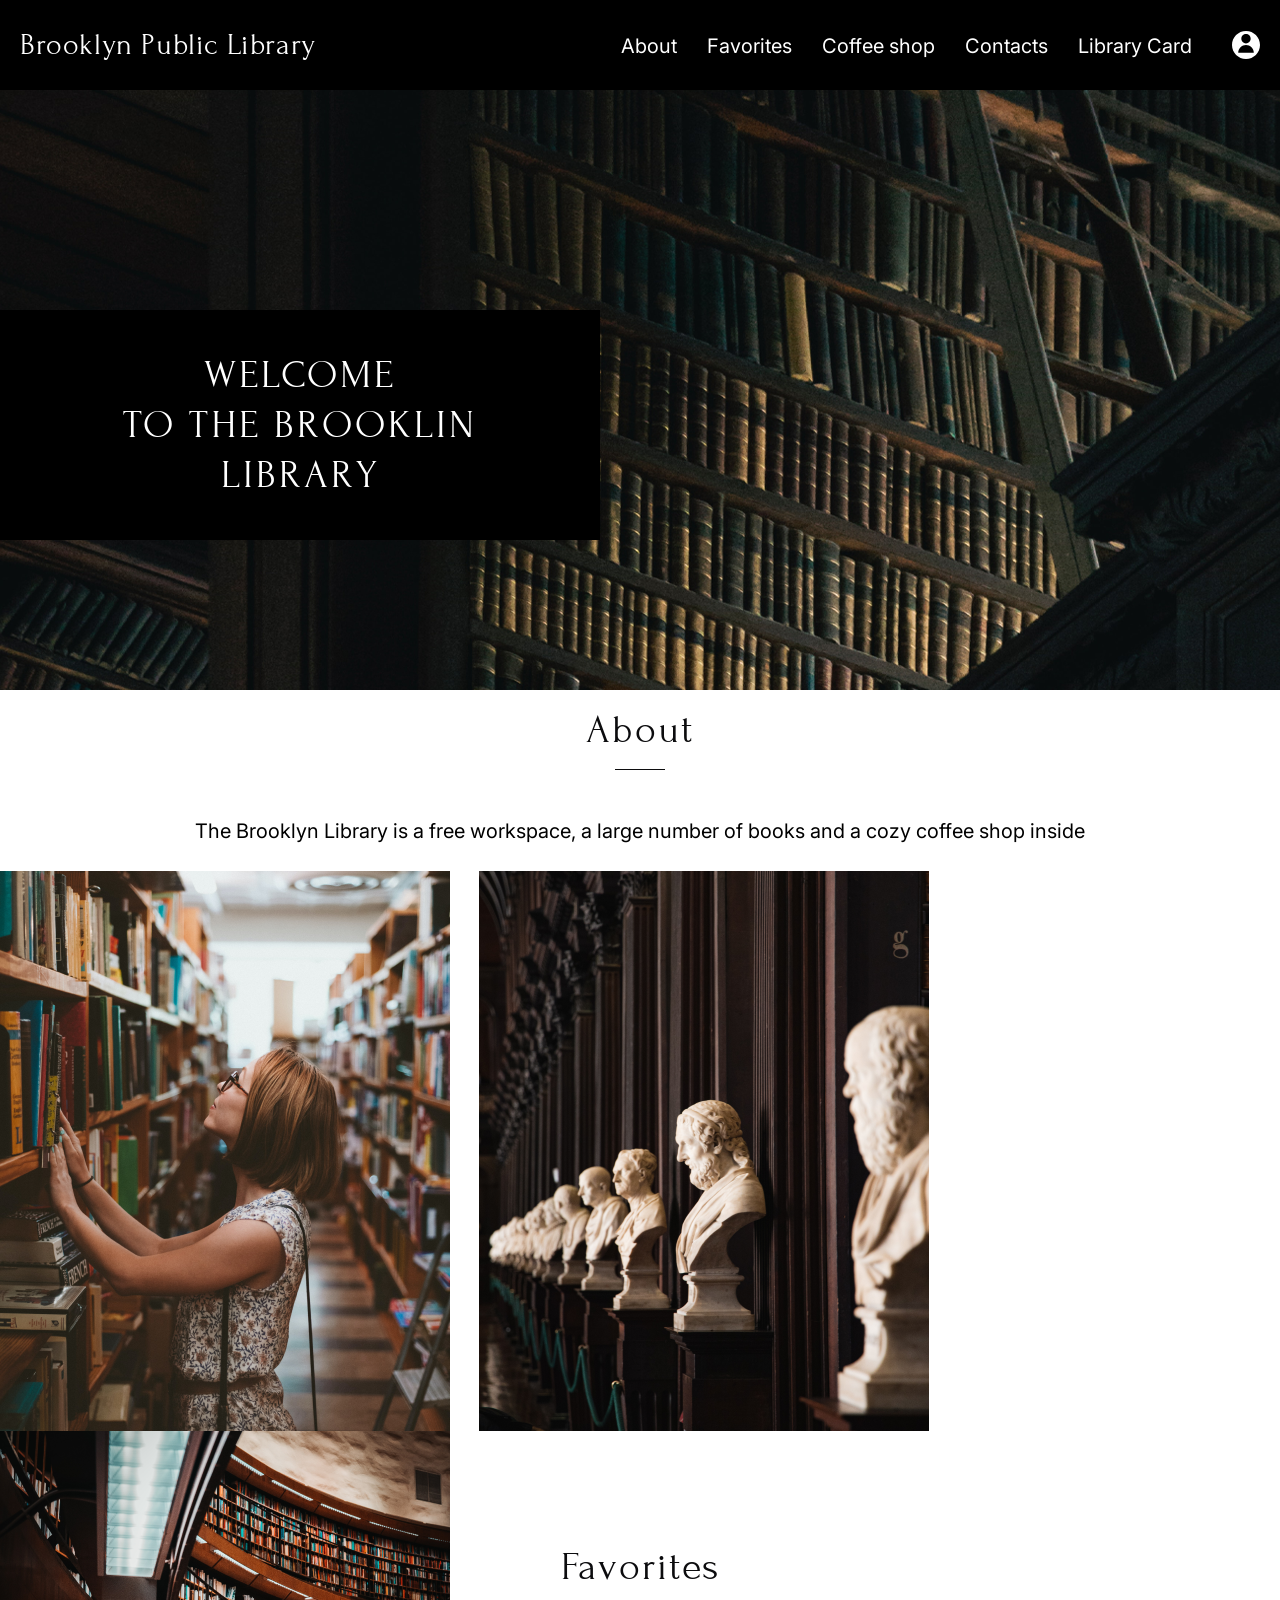
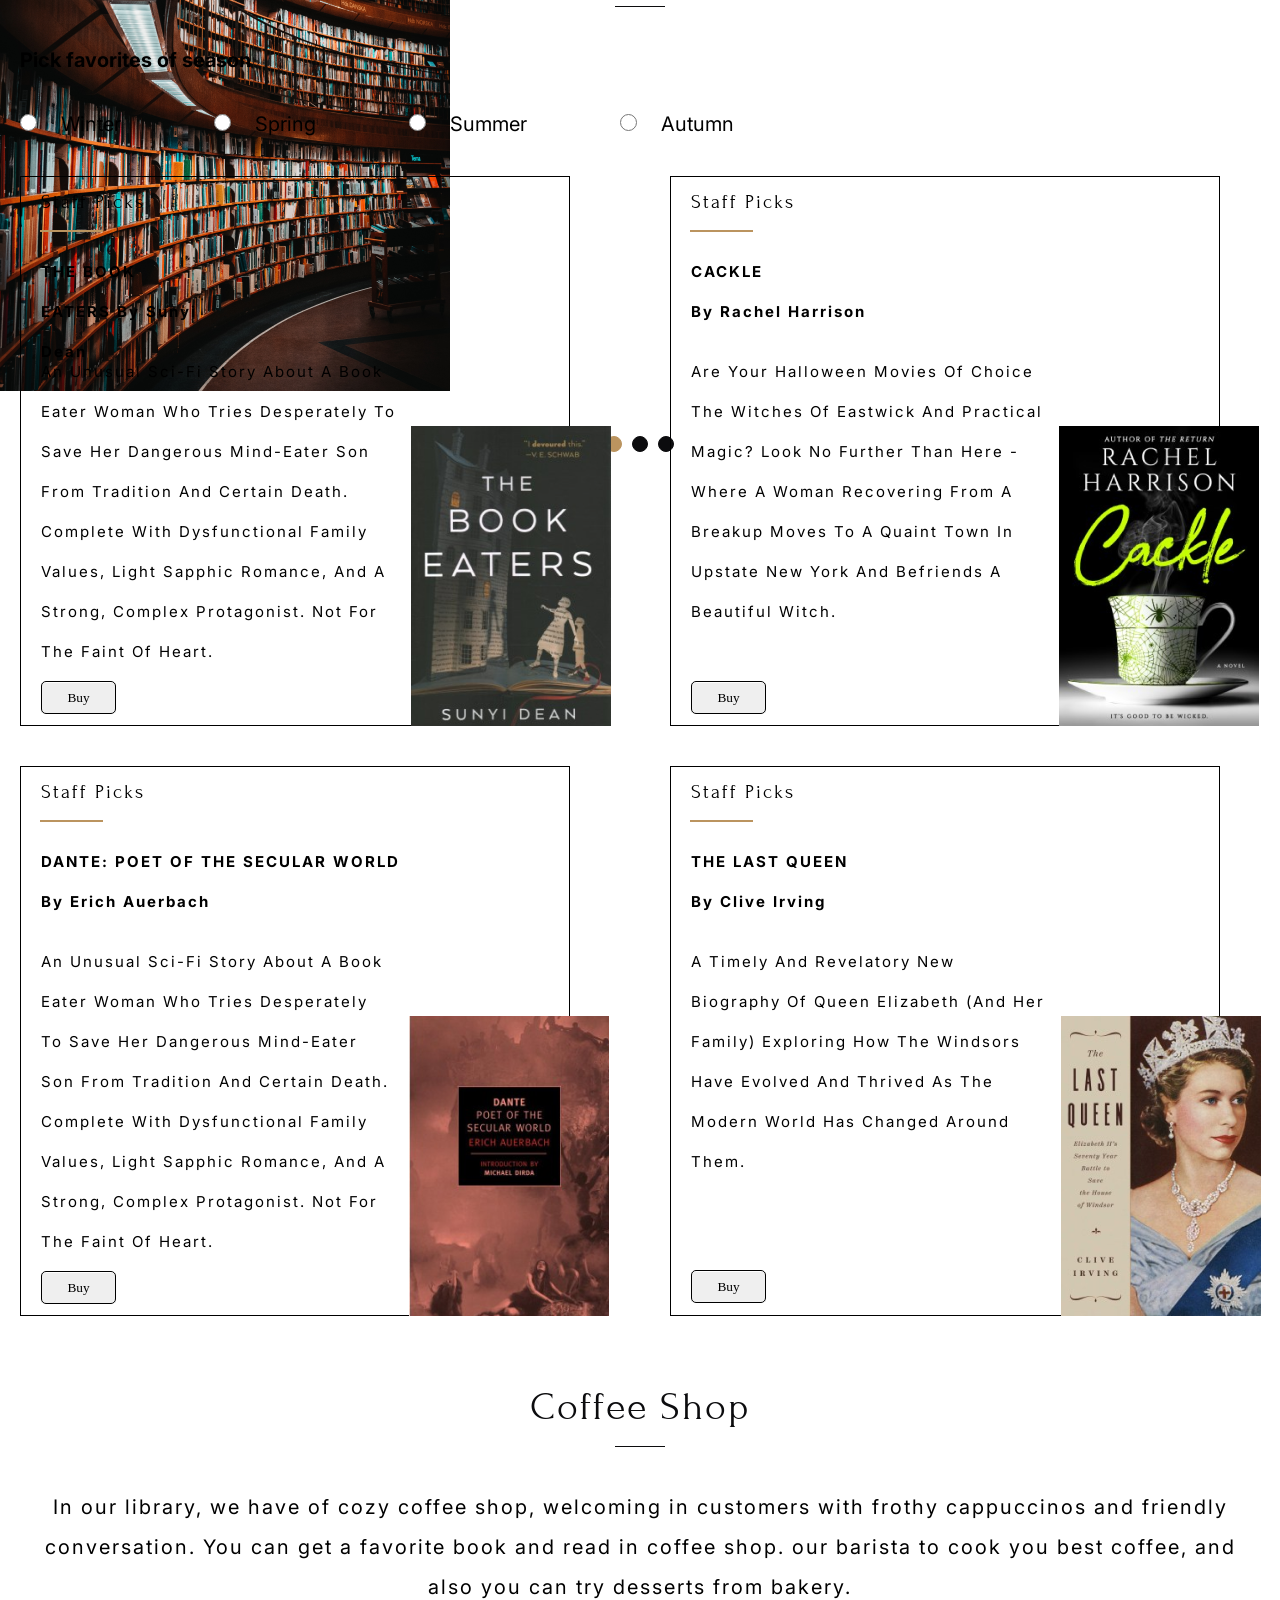
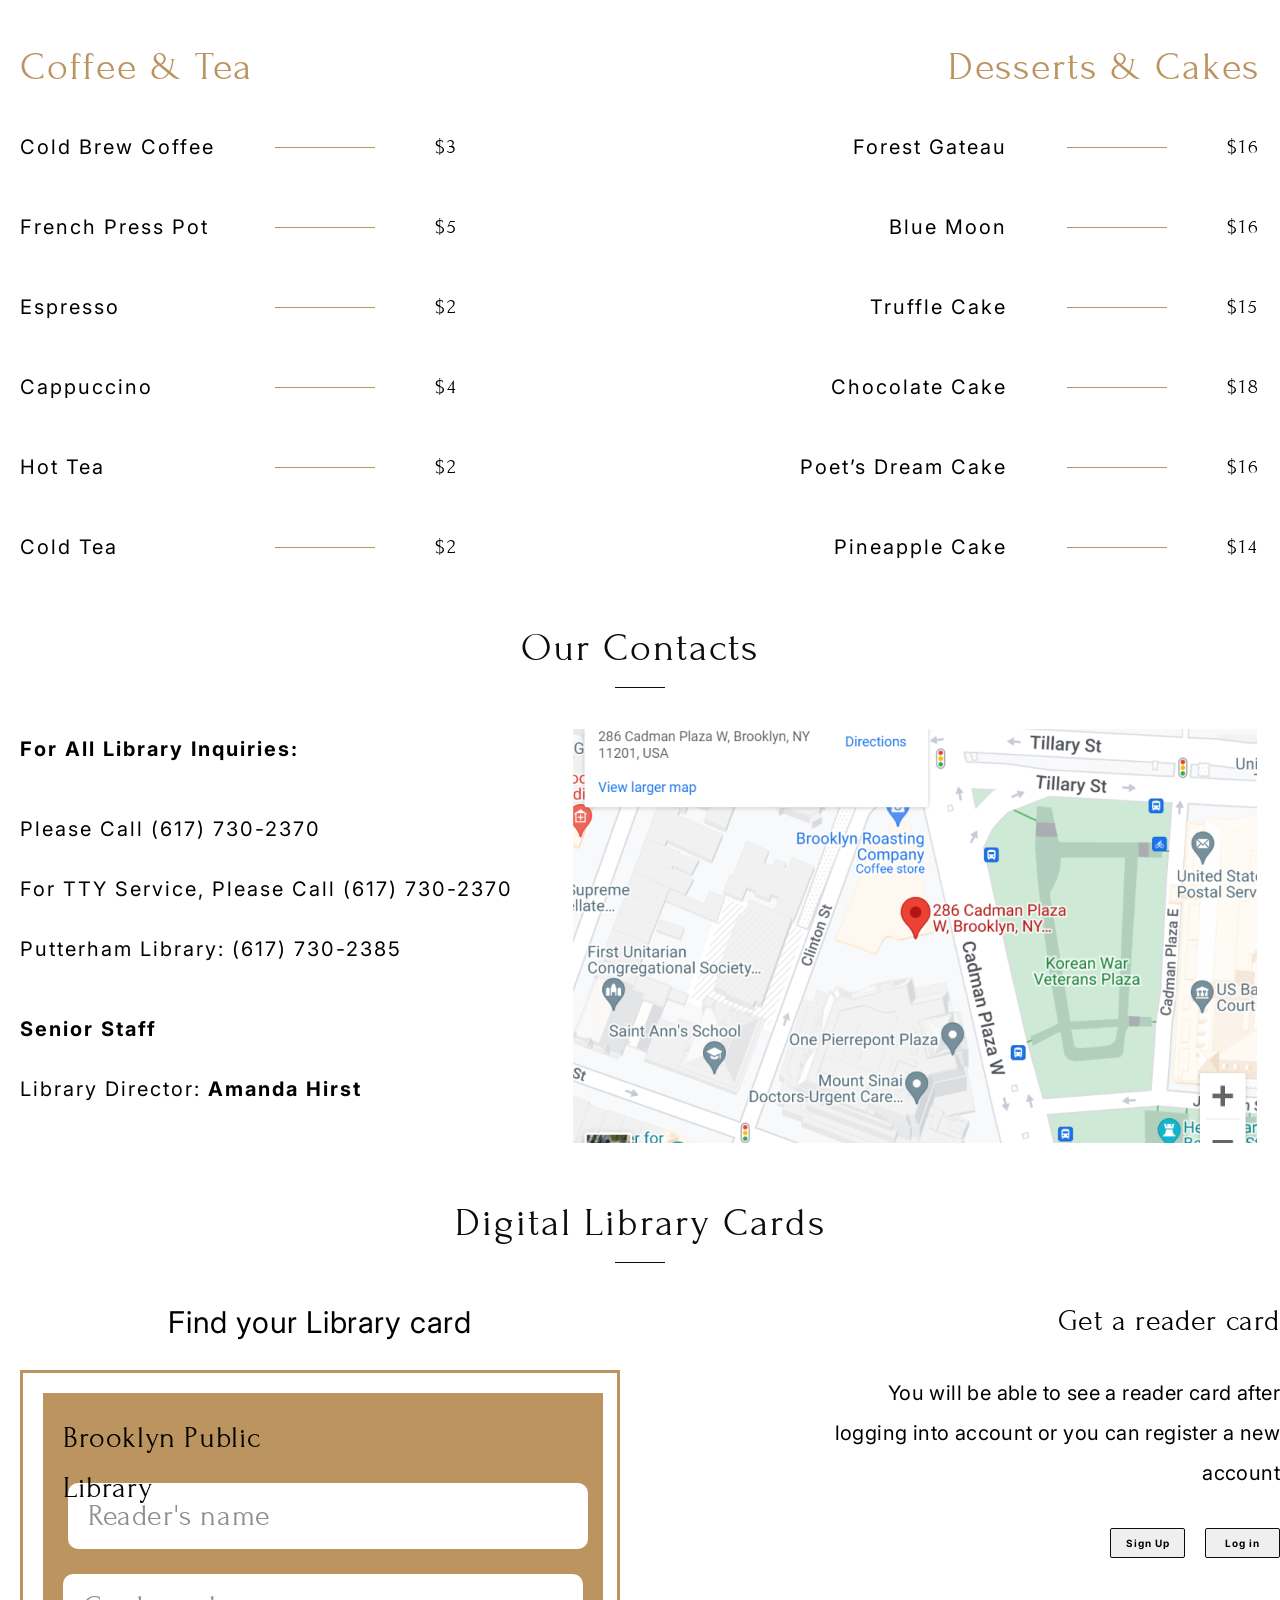
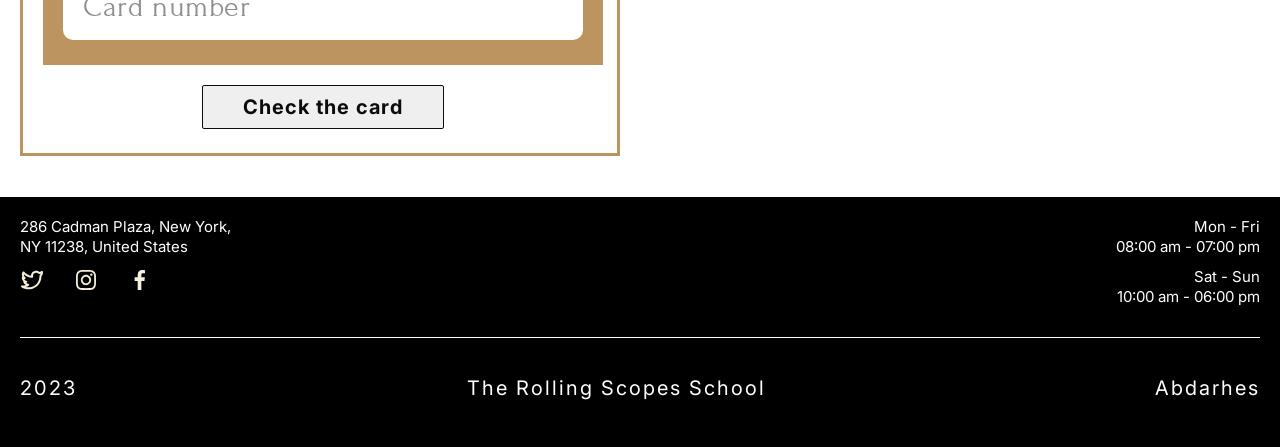
==== commit 1c2d9f46: "fix index.html" ====
--- a/library/index.html
+++ b/library/index.html
@@ -275,7 +275,7 @@
                                     <button class="card__bg__button">Check the card</button>
                                 </form>
                             </div>
-                            <div>
+                            <div class="get__reader__card">
                                 <div class="get__card">
                                     Get a reader card
                                 </div>
@@ -336,4 +336,4 @@
         </div>
     </div>
 </body>
-</html>+</html>
--- a/library/styles/styles.css
+++ b/library/styles/styles.css
@@ -83,11 +83,11 @@
 nav ul {
     display: inline-flex;
     align-items: center;
-    margin: 0 -15px;
+    margin: 0 -30px;
 }
 
 ul li {
-    margin: 0 15px;
+    margin: 1px 30px 0 0;
 }
 
 li a {
@@ -100,7 +100,7 @@
 }
 
 .icon_profile {
-    margin-right: 31px;
+    margin-right: 20px;
 }
 
 .welcome {
@@ -533,7 +533,7 @@
 .coffee__shop {
     display: flex;
     flex-direction: column;
-    margin: 20px 20px 0px 20px;
+    margin: 1px 20px 0px 20px;
     height: 841px;
 }
 
@@ -753,6 +753,10 @@
 
 .text__item6 span {
     font-weight: 700;
+}
+
+.digital_library_cards {
+    margin-top: -20px;
 }
 
 .library__card {
@@ -931,10 +935,6 @@
     height: 40px;
 }
 
-ul li {
-    margin: 8px 15px 0 0;
-}
-
 .opening__hours {
     color: #FFF;
     text-align: right;
@@ -950,7 +950,7 @@
 }
 
 .footer__rss {
-    margin: 41px 20px;
+    margin: 1px 20px;
     display: flex;
     justify-content: space-between;
     color: #FFF;
@@ -972,4 +972,4 @@
     font-weight: 400;
     line-height: 20px; /* 100% */
     letter-spacing: 2px;
-}+}
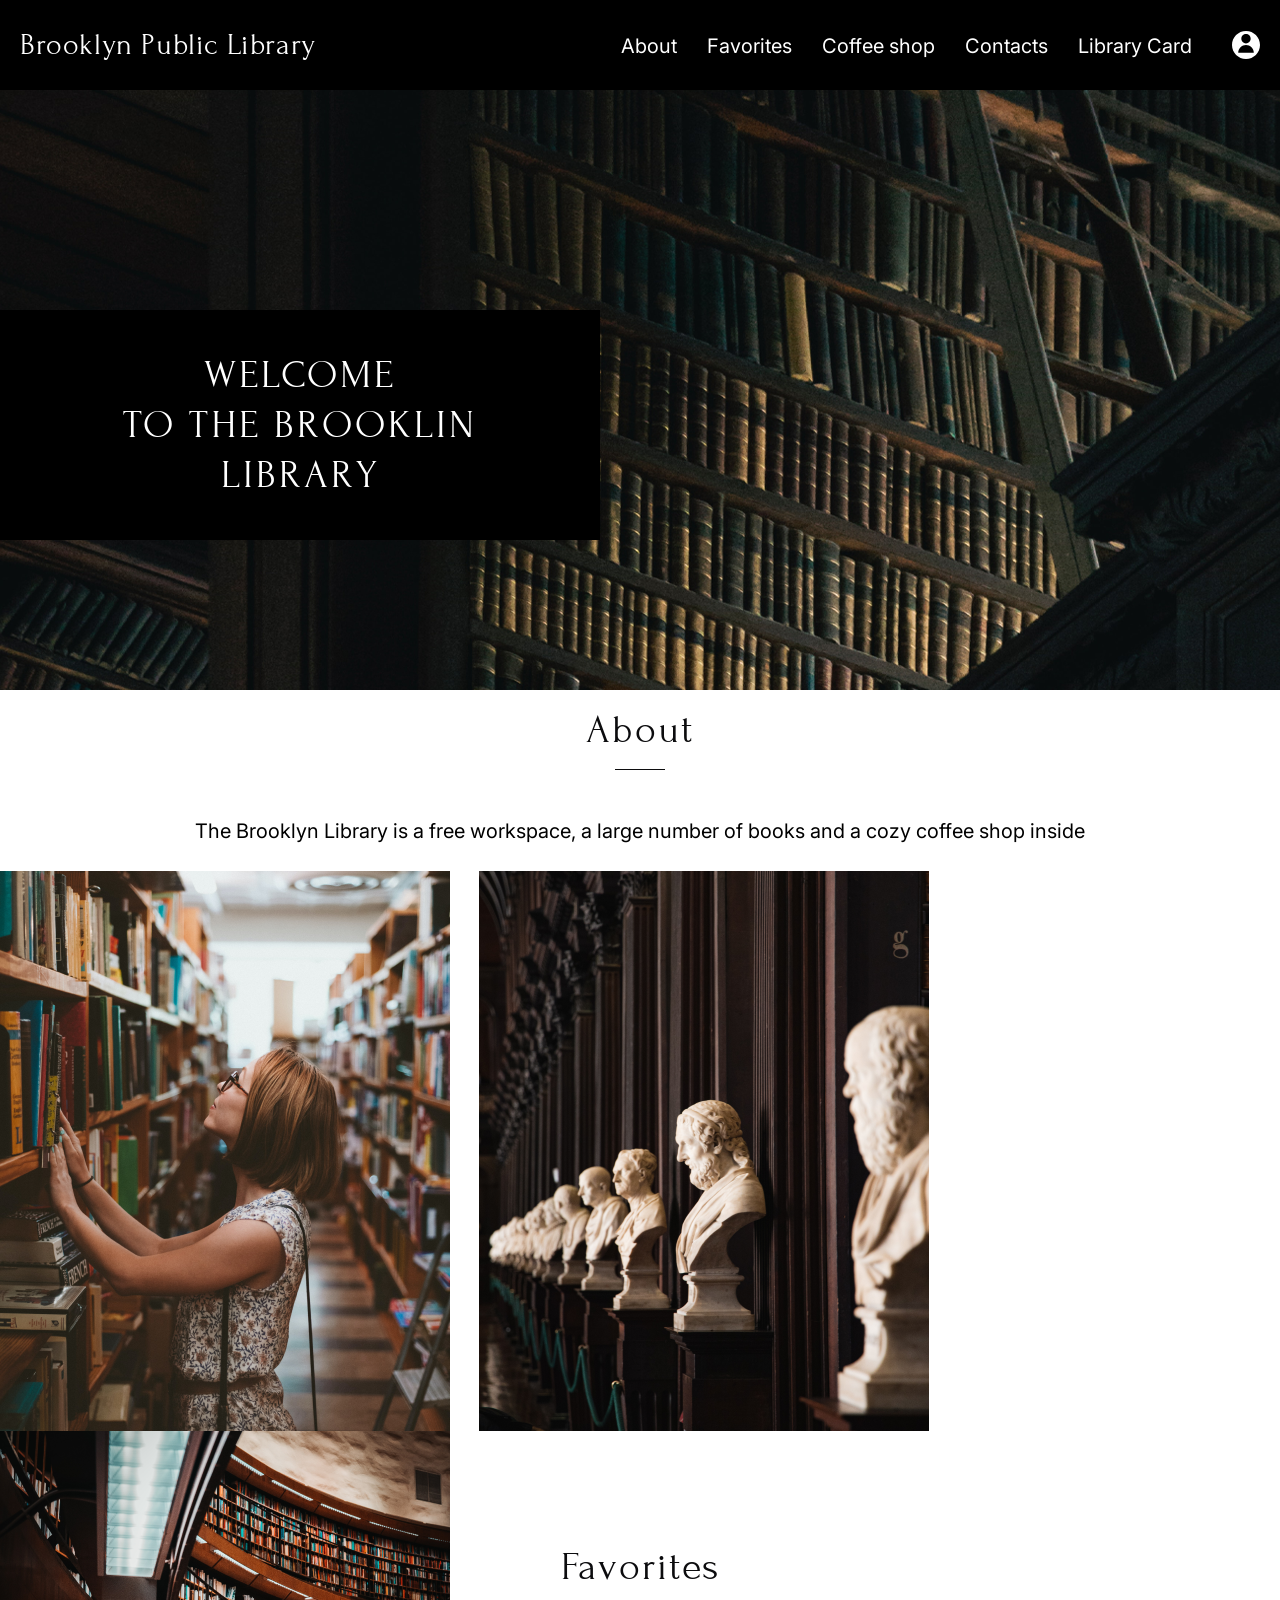
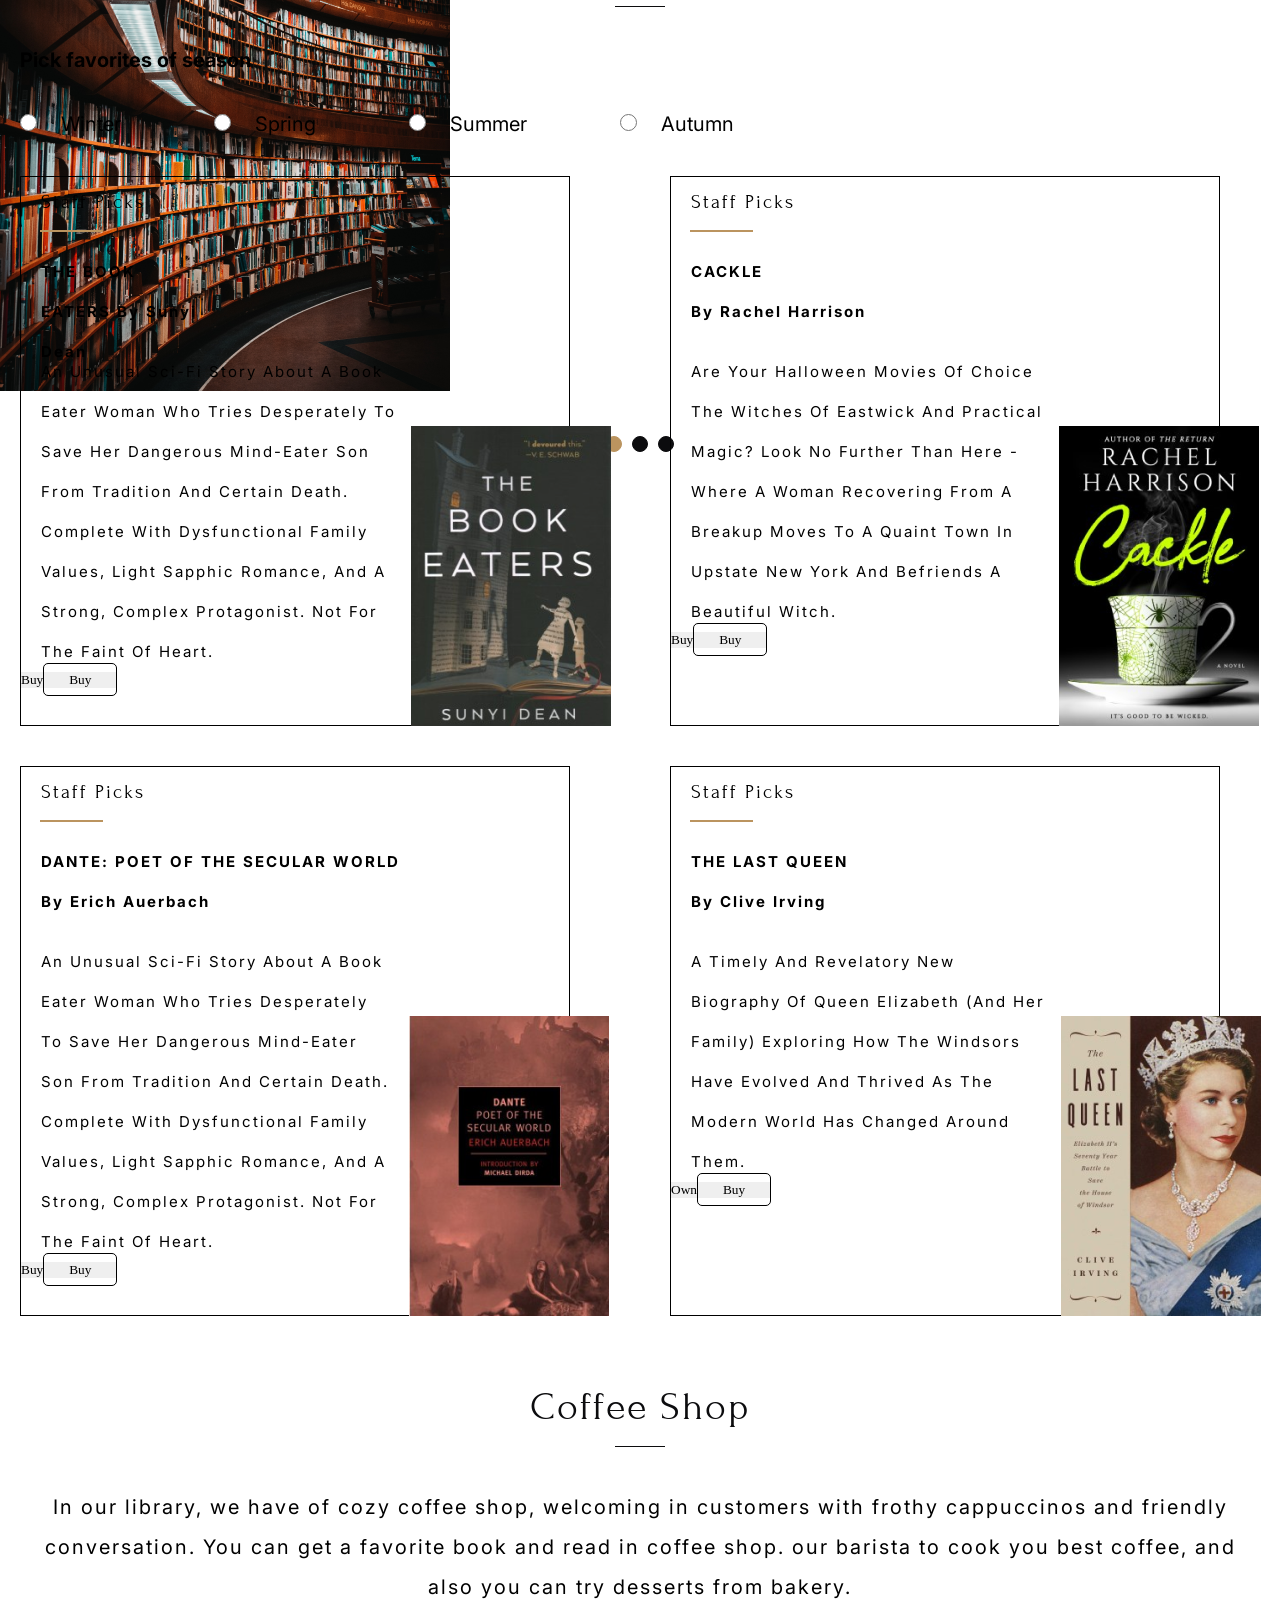
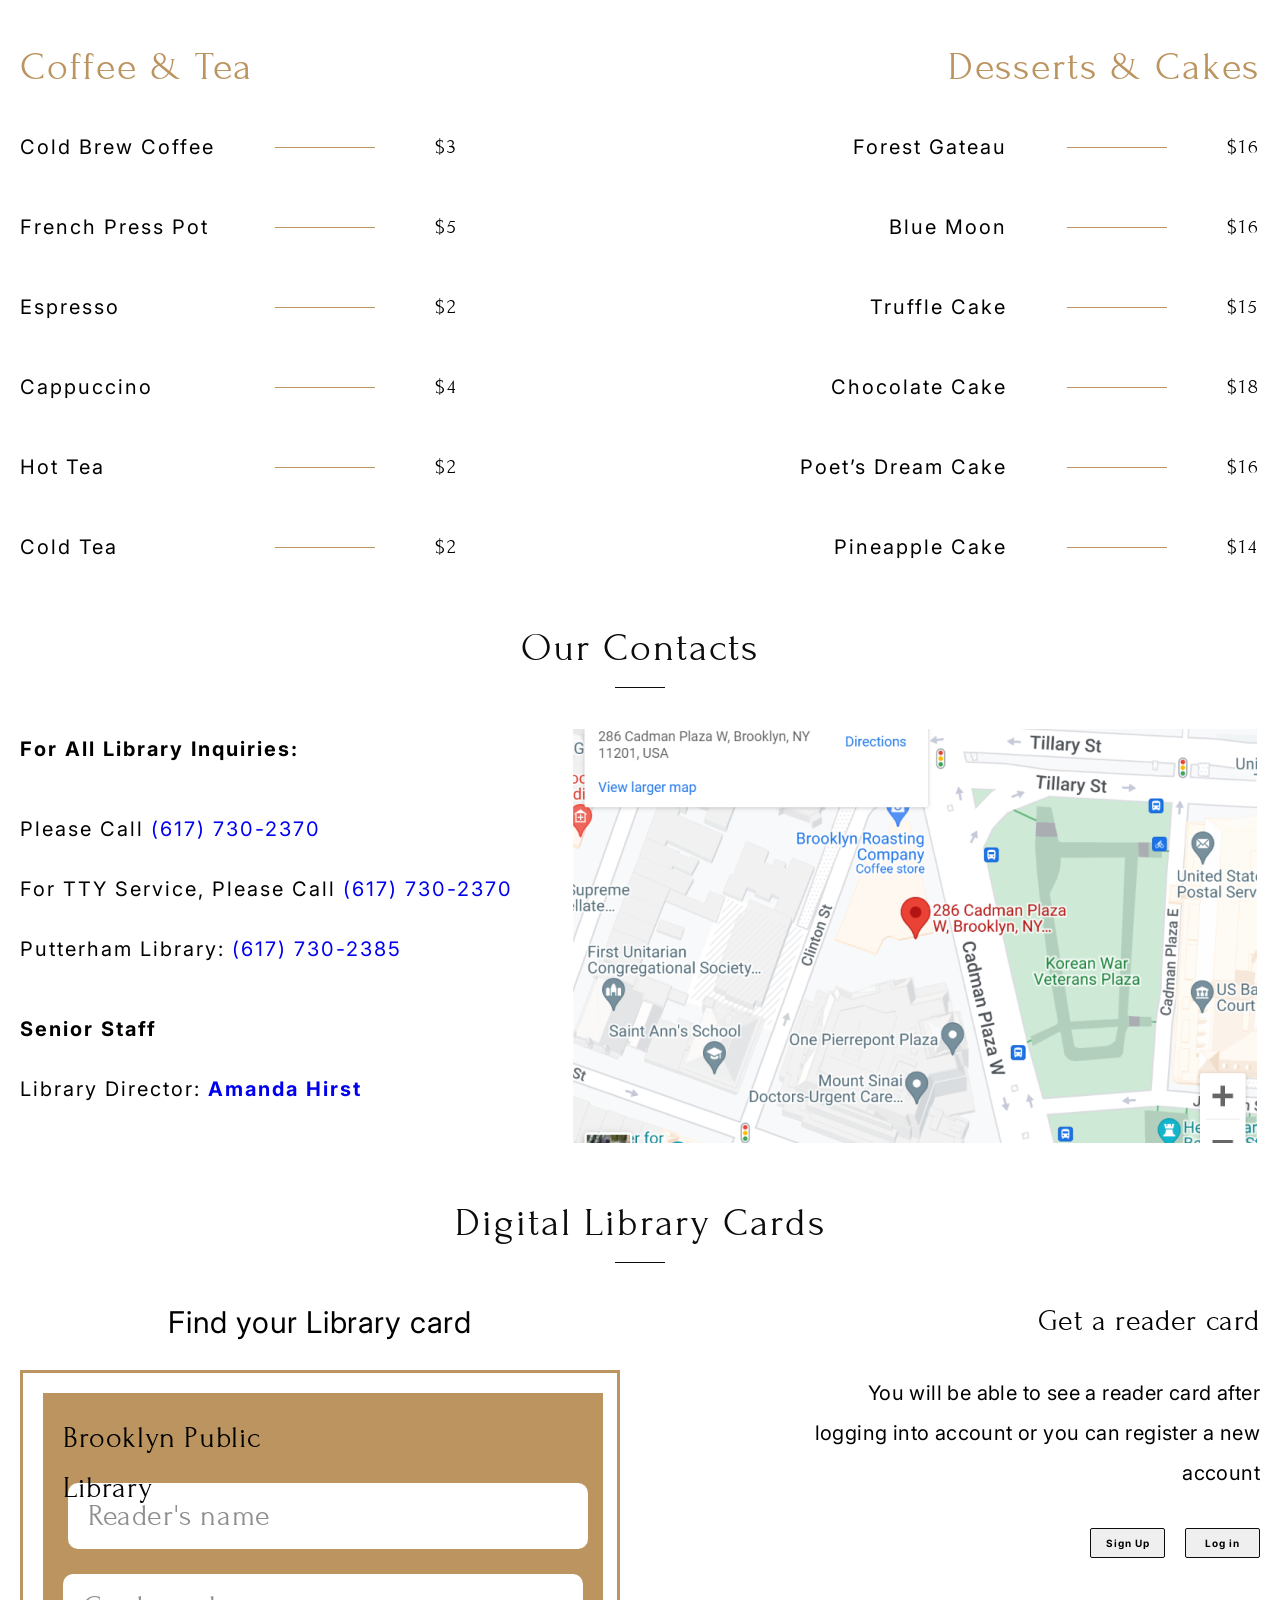
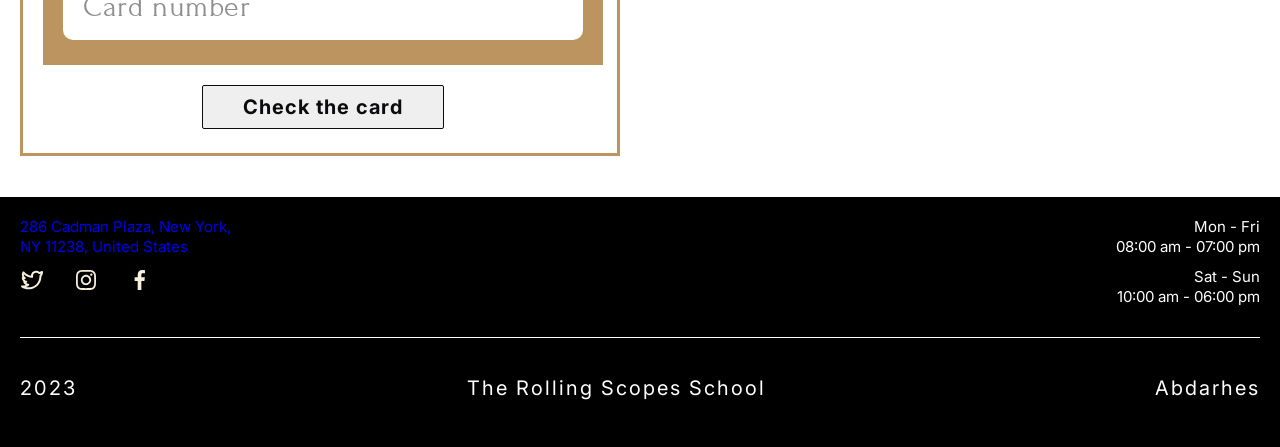
==== commit 47b9cc1b: "fix: index.html" ====
--- a/library/index.html
+++ b/library/index.html
@@ -24,11 +24,11 @@
                     </div>
                     <nav>
                         <ul class="header__list">
-                            <li class="header__item"><a href="#">About</a></li>
-                            <li class="header__item"><a href="#">Favorites</a></li>
-                            <li class="header__item"><a href="#">Coffee shop</a></li>
-                            <li class="header__item"><a href="#">Contacts</a></li>
-                            <li class="header__item"><a href="#">Library Card</a></li>
+                            <li class="header__item"><a href="#about">About</a></li>
+                            <li class="header__item"><a href="#favorites">Favorites</a></li>
+                            <li class="header__item"><a href="#coffeeshop">Coffee shop</a></li>
+                            <li class="header__item"><a href="#contacts">Contacts</a></li>
+                            <li class="header__item"><a href="#librarycard">Library Card</a></li>
                         </ul>
                     </nav>
                     <div class="icon_profile">
@@ -45,7 +45,7 @@
                             library  
                         </h1>                               
                     </section>
-                    <section class="about">
+                    <section class="about" id="about">
                         <div class="item__title"><h2>About</h2></div>                    
                         <p>The Brooklyn Library is a free workspace,
                              a large number of books and a cozy coffee shop inside 
@@ -63,7 +63,7 @@
                               </div>
                         </div>
                     </section>
-                    <section class="favorites">
+                    <section class="favorites" id="favorites">
                         <div class="item__title"><h2>Favorites</h2></div>
                         <div class="favorites__form">
                             <form action="#" method="post" enctype="multipart/form-data">
@@ -97,7 +97,7 @@
                                          family values, light Sapphic romance, and a strong, complex 
                                          protagonist. Not for the faint of heart.       
                                     </p>
-                                    <button class="book1__buy" onclick="this.classList.toggle('active')"></button>
+                                    <button class="book__btn">Buy</button>
                                 </div>
                                 <div class="item__book">
                                     <img src="assets/main/favorites/book1.png" alt="book1">
@@ -116,7 +116,7 @@
                                         from a breakup moves to a quaint town in upstate New York and befriends 
                                         a beautiful witch.       
                                     </p>
-                                    <button class="book2__buy" onclick="this.classList.toggle('active')"></button>
+                                    <button class="book__btn">Buy</button>
                                 </div>
                                 <div class="item__book">
                                     <img src="assets/main/favorites/book2.png" alt="book2">
@@ -136,7 +136,7 @@
                                          family values, light Sapphic romance, and a strong, complex 
                                          protagonist. Not for the faint of heart.       
                                     </p>
-                                    <button class="book3__buy" onclick="this.classList.toggle('active')"></button>
+                                    <button class="book__btn">Buy</button>
                                 </div>
                                 <div class="item__book">
                                     <img src="assets/main/favorites/book3.png" alt="book3">
@@ -154,8 +154,7 @@
                                         (and her family) exploring how the Windsors have evolved and 
                                         thrived as the modern world has changed around them.       
                                     </p>
-                                    
-                                    <button class="book4__buy" onclick="this.classList.toggle('active')"></button>
+                                    <button class="book__btn book__own">Own</button>
                                 </div>
                                 <div class="item__book">
                                     <img src="assets/main/favorites/book4.png" alt="book4">
@@ -163,7 +162,7 @@
                             </div>
                         </div>
                     </section>
-                    <section class="coffee__shop">
+                    <section class="coffee__shop" id="coffeeshop">
                         <div class="item__title"><h2>Coffee Shop</h2></div>
                         <p>I<span class="lowercase">n our library, we have of cozy coffee shop, welcoming in customers
                                  with frothy cappuccinos and friendly conversation.
@@ -231,27 +230,27 @@
                             </div>
                         </div>
                     </section>
-                    <section class="contacts">
+                    <section class="contacts" id="contacts">
                         <div class="item__title"><h2>Our Contacts</h2></div>
                         <div class="contacts__info">
-                            <div class="text__info">
+                            <div class="contacts__phone">
                                 <div class="text__item1">
                                     For all Library inquiries:
                                 </div>
                                 <div class="text__item2">
-                                    Please call (617) 730-2370
+                                    Please call <a href="tel:+6177302370">(617) 730-2370</a>
                                 </div>
                                 <div class="text__item3">
-                                    For TTY service, please call (617) 730-2370
+                                    For TTY service, please call <a href="tel:+6177302370">(617) 730-2370</a> 
                                 </div>
                                 <div class="text__item4">
-                                    Putterham Library: (617) 730-2385
+                                    Putterham Library: <a href="tel:+6177302385">(617) 730-2385</a> 
                                 </div>
                                 <div class="text__item5">
                                     Senior Staff
                                 </div>
                                 <div class="text__item6">
-                                    Library Director: <span>Amanda Hirst</span>
+                                    Library Director: <a href="mailto:amandahirst@gmail.com"><span>Amanda Hirst</span></a>
                                 </div>
                             </div>
                             <div>
@@ -259,7 +258,7 @@
                             </div>
                         </div>
                     </section>
-                    <section class="digital_library_cards">
+                    <section class="digital_library_cards" id="librarycard">
                         <div class="item__title"><h2>Digital Library Cards</h2></div>
                         <div class="library__card">
                             <div class="card__item">
@@ -298,8 +297,8 @@
                    <div class="adress">
                         <div>
                             <div class="adress__item">
-                                <div>286 Cadman Plaza, New York, 
-                                    NY 11238, United States</div>
+                                <div><a class="address__link" target="_blank" href="https://www.google.com/maps/search/286+Cadman+Plaza,+New+York,+NY+11238,+United+States/@40.6956377,-73.9932709,17z/data=!3m1!4b1?hl=ru&entry=ttu">286 Cadman Plaza, New York, 
+                                    NY 11238, United States</a></div>
                             </div>
                             <div>
                                 <ul class="adress__icon">
@@ -321,16 +320,16 @@
                         </div>
                     </div> 
                     <div class="footer__rss">
-                    <div>
-                        <div>2023</div>
-                    </div>
-                    <div>
-                        <div><a class="footer__link" target="_blank" href="https://rs.school/js-stage0/">The Rolling Scopes School</a></div>
-                    </div>
-                    <div>
-                        <div><a class="footer__link" target="_blank" href="https://github.com/Abdarhes">Abdarhes</a></div>
-                    </div>
-                 </div> 
+                        <div>
+                            <div>2023</div>
+                         </div>
+                         <div>
+                            <div><a class="footer__link" target="_blank" href="https://rs.school/js-stage0/">The Rolling Scopes School</a></div>
+                        </div>
+                        <div>
+                            <div><a class="footer__link" target="_blank" href="https://github.com/Abdarhes">Abdarhes</a></div>
+                        </div>
+                     </div> 
                 </div>
             </footer>
         </div>
--- a/library/styles/styles.css
+++ b/library/styles/styles.css
@@ -856,6 +856,10 @@
     border: 1px solid #0C0C0E;
 }
 
+.get__reader__card {
+    margin-right:20px;
+}
+
 .get__card {
     color: #000;
     text-align: right;
